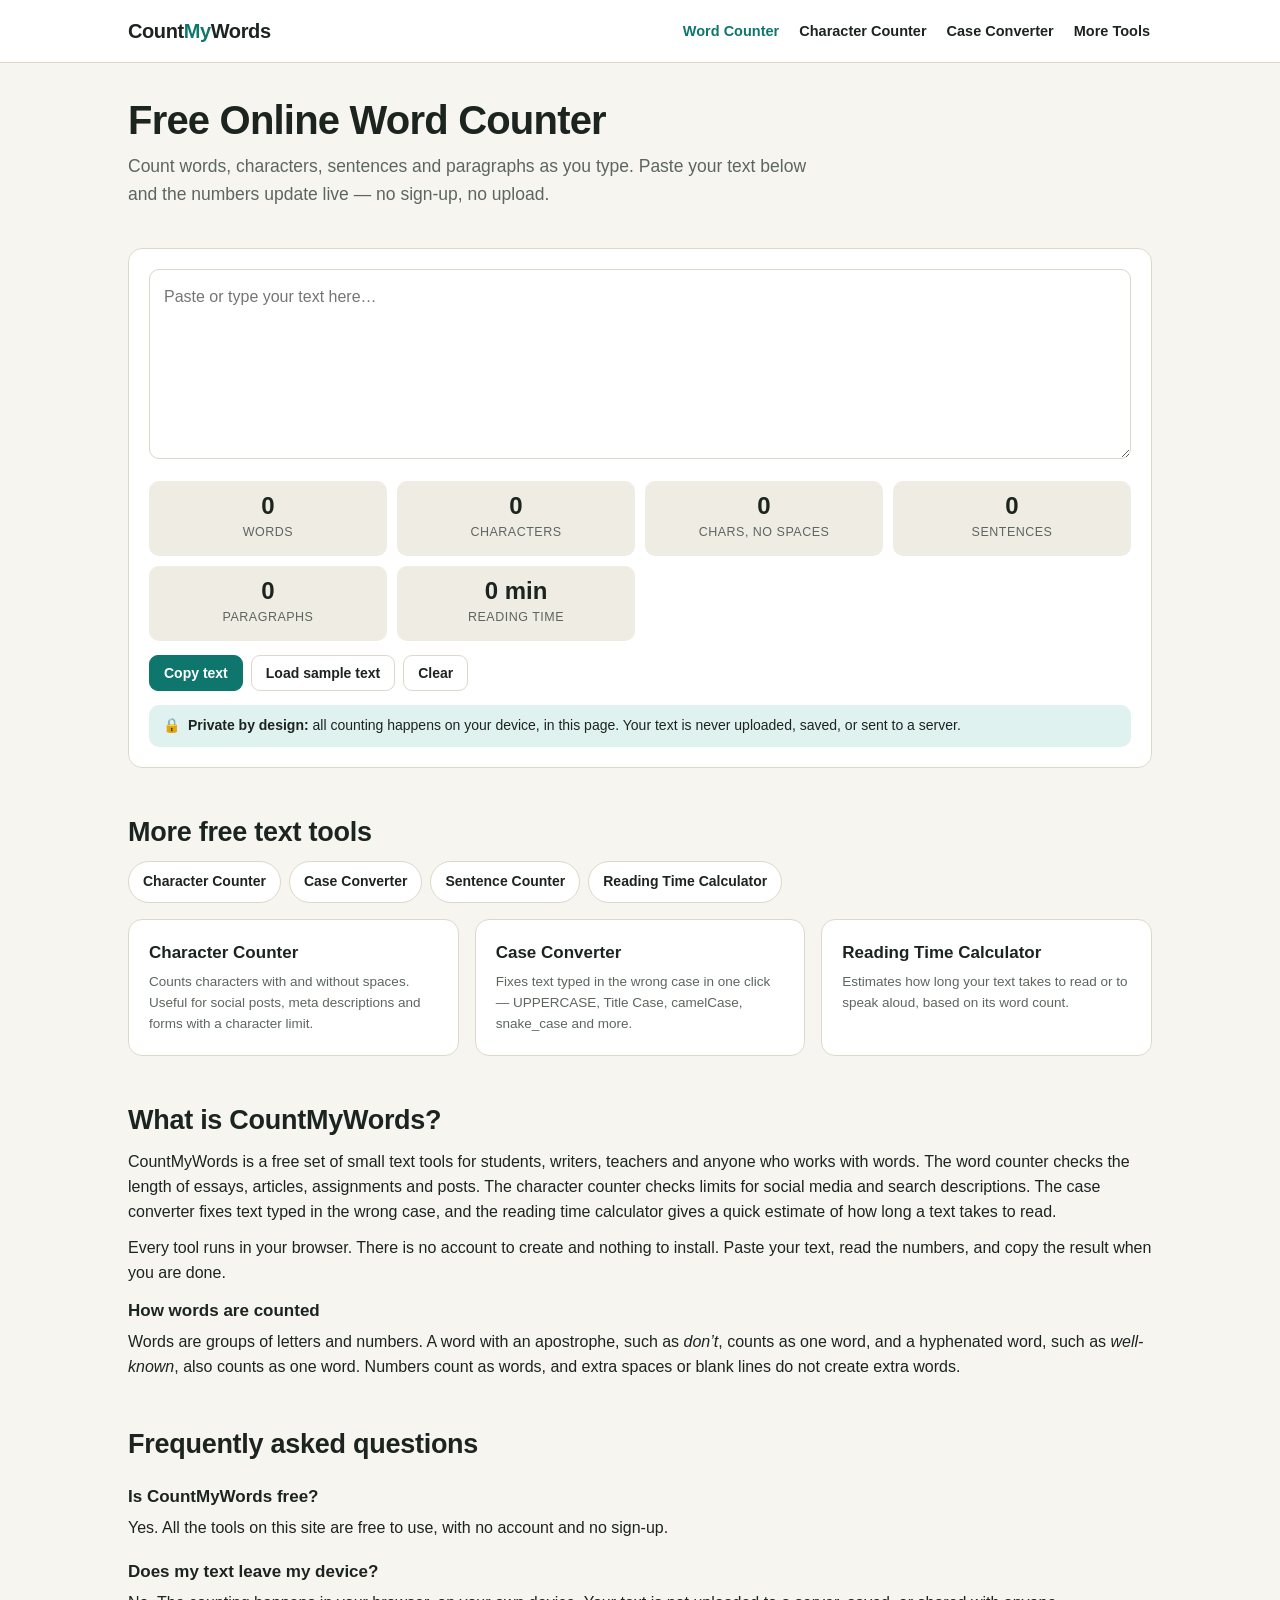
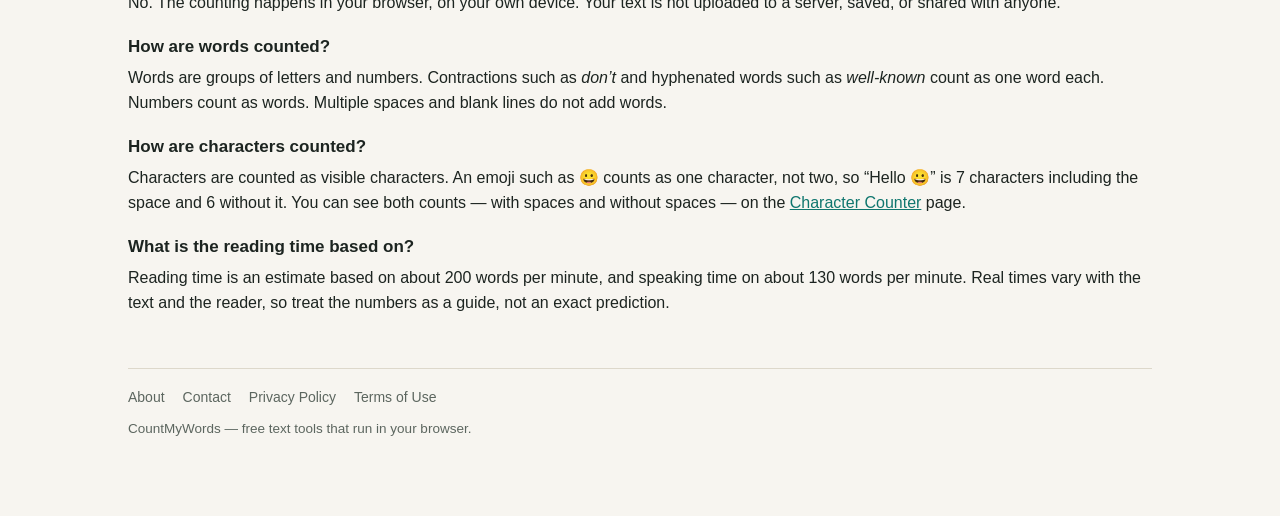
==== index.html @ 5b83f1a9 "Clean up CountMyWords: remove research notes, add 5 tool pages, fix counting, add SEO and README" ====
<!doctype html>
<html lang="en">
<head>
<meta charset="utf-8"/>
<meta name="viewport" content="width=device-width, initial-scale=1, viewport-fit=cover"/>
<meta name="color-scheme" content="light dark"/>
<link rel="icon" href="data:,"/>
<title>Free Online Word Counter — CountMyWords</title>
<meta name="description" content="Free online word counter. Count words, characters, sentences and paragraphs as you type, and check reading time. Your text never leaves your device."/>
<link rel="canonical" href="https://hayat-khan271.github.io/countmywords/"/>
<meta property="og:title" content="Free Online Word Counter — CountMyWords"/>
<meta property="og:description" content="Count words, characters, sentences and paragraphs instantly, in your browser. Free, no sign-up."/>
<meta property="og:type" content="website"/>
<meta property="og:url" content="https://hayat-khan271.github.io/countmywords/"/>
<link rel="stylesheet" href="assets/style.css"/>
</head>
<body>
<header class="site-header">
  <div class="wrap">
    <a class="logo" href="./">Count<span>My</span>Words</a>
    <nav class="main-nav" aria-label="Main navigation">
      <a href="word-counter/" aria-current="page">Word Counter</a>
      <a href="character-counter/">Character Counter</a>
      <a href="case-converter/">Case Converter</a>
      <details>
        <summary>More Tools</summary>
        <div class="menu">
          <a href="sentence-counter/">Sentence Counter</a>
          <a href="reading-time-calculator/">Reading Time Calculator</a>
        </div>
      </details>
    </nav>
  </div>
</header>
<div class="wrap">
<main data-tool="word">
  <header class="hero">
    <h1>Free Online Word Counter</h1>
    <p class="lede">Count words, characters, sentences and paragraphs as you type. Paste your text below and the numbers update live — no sign-up, no upload.</p>
  </header>

  <section aria-label="Word counter tool" style="margin-top:20px">
    <div class="card">
      <label class="sr" for="mainText">Your text</label>
      <textarea id="mainText" placeholder="Paste or type your text here…"></textarea>
      <div class="stats">
        <div class="stat"><b id="stWords">0</b><span>Words</span></div>
        <div class="stat"><b id="stChars">0</b><span>Characters</span></div>
        <div class="stat"><b id="stCharsNo">0</b><span>Chars, no spaces</span></div>
        <div class="stat"><b id="stSent">0</b><span>Sentences</span></div>
        <div class="stat"><b id="stPara">0</b><span>Paragraphs</span></div>
        <div class="stat"><b id="stRead">0 min</b><span>Reading time</span></div>
      </div>
      <div class="btnrow">
        <button class="btn primary" id="btnCopy" type="button">Copy text</button>
        <button class="btn" id="btnSample" type="button">Load sample text</button>
        <button class="btn" id="btnClear" type="button">Clear</button>
        <span class="small" id="copyMsg" role="status"></span>
      </div>
      <div class="privacy-note">
        <span aria-hidden="true">🔒</span>
        <span><strong>Private by design:</strong> all counting happens on your device, in this page. Your text is never uploaded, saved, or sent to a server.</span>
      </div>
    </div>
  </section>

  <section aria-label="Other tools">
    <h2>More free text tools</h2>
    <div class="tool-links">
      <a href="character-counter/">Character Counter</a>
      <a href="case-converter/">Case Converter</a>
      <a href="sentence-counter/">Sentence Counter</a>
      <a href="reading-time-calculator/">Reading Time Calculator</a>
    </div>
    <div class="grid3" style="margin-top:16px">
      <div class="card">
        <h3>Character Counter</h3>
        <p class="small" style="margin:0">Counts characters with and without spaces. Useful for social posts, meta descriptions and forms with a character limit.</p>
      </div>
      <div class="card">
        <h3>Case Converter</h3>
        <p class="small" style="margin:0">Fixes text typed in the wrong case in one click — UPPERCASE, Title Case, camelCase, snake_case and more.</p>
      </div>
      <div class="card">
        <h3>Reading Time Calculator</h3>
        <p class="small" style="margin:0">Estimates how long your text takes to read or to speak aloud, based on its word count.</p>
      </div>
    </div>
  </section>

  <section aria-label="About CountMyWords">
    <h2>What is CountMyWords?</h2>
    <p>CountMyWords is a free set of small text tools for students, writers, teachers and anyone who works with words. The word counter checks the length of essays, articles, assignments and posts. The character counter checks limits for social media and search descriptions. The case converter fixes text typed in the wrong case, and the reading time calculator gives a quick estimate of how long a text takes to read.</p>
    <p>Every tool runs in your browser. There is no account to create and nothing to install. Paste your text, read the numbers, and copy the result when you are done.</p>
    <h3>How words are counted</h3>
    <p>Words are groups of letters and numbers. A word with an apostrophe, such as <em>don&rsquo;t</em>, counts as one word, and a hyphenated word, such as <em>well-known</em>, also counts as one word. Numbers count as words, and extra spaces or blank lines do not create extra words.</p>
  </section>

  <section class="faq" aria-label="Frequently asked questions">
    <h2>Frequently asked questions</h2>
    <h3>Is CountMyWords free?</h3>
    <p>Yes. All the tools on this site are free to use, with no account and no sign-up.</p>
    <h3>Does my text leave my device?</h3>
    <p>No. The counting happens in your browser, on your own device. Your text is not uploaded to a server, saved, or shared with anyone.</p>
    <h3>How are words counted?</h3>
    <p>Words are groups of letters and numbers. Contractions such as <em>don&rsquo;t</em> and hyphenated words such as <em>well-known</em> count as one word each. Numbers count as words. Multiple spaces and blank lines do not add words.</p>
    <h3>How are characters counted?</h3>
    <p>Characters are counted as visible characters. An emoji such as 😀 counts as one character, not two, so &ldquo;Hello 😀&rdquo; is 7 characters including the space and 6 without it. You can see both counts — with spaces and without spaces — on the <a href="character-counter/">Character Counter</a> page.</p>
    <h3>What is the reading time based on?</h3>
    <p>Reading time is an estimate based on about 200 words per minute, and speaking time on about 130 words per minute. Real times vary with the text and the reader, so treat the numbers as a guide, not an exact prediction.</p>
  </section>
</main>

<footer class="site-footer">
  <nav aria-label="Footer">
    <a href="about/">About</a>
    <a href="contact/">Contact</a>
    <a href="privacy/">Privacy Policy</a>
    <a href="terms/">Terms of Use</a>
  </nav>
  <p class="small">CountMyWords — free text tools that run in your browser.</p>
</footer>
</div>
<script src="assets/app.js"></script>
</body>
</html>
---- assets/style.css ----
/* CountMyWords — shared styles. No external fonts or scripts. */
:root{
  --bg:#f7f5f0; --surface:#ffffff; --surface2:#efece4; --ink:#1c2420; --muted:#5c665f;
  --line:#ddd8cb; --accent:#0f766e; --accent-ink:#ffffff; --accent-soft:#e0f2ef;
  --radius:14px;
}
@media (prefers-color-scheme: dark){
  :root{
    --bg:#121613; --surface:#1a201c; --surface2:#222a25; --ink:#e8ece9; --muted:#a3ada6;
    --line:#333d36; --accent:#2dd4bf; --accent-ink:#06231f; --accent-soft:#123a36;
  }
}
*{box-sizing:border-box}
html{scroll-behavior:smooth}
body{margin:0;background:var(--bg);color:var(--ink);font-family:-apple-system,BlinkMacSystemFont,"Segoe UI",Roboto,Helvetica,Arial,sans-serif;line-height:1.55;font-size:16px}
.wrap{max-width:1060px;margin:0 auto;padding:0 18px 64px}
h1{font-size:clamp(28px,5vw,40px);line-height:1.15;margin:0 0 10px;letter-spacing:-.02em}
h2{font-size:clamp(21px,3.4vw,27px);margin:0 0 8px;letter-spacing:-.01em}
h3{font-size:17px;margin:0 0 6px}
p{margin:0 0 12px}
.small{font-size:13.5px;color:var(--muted)}
a{color:var(--accent)}
.sr{position:absolute;width:1px;height:1px;overflow:hidden;clip:rect(0 0 0 0)}

/* Header */
.site-header{background:var(--surface);border-bottom:1px solid var(--line)}
.site-header .wrap{display:flex;flex-wrap:wrap;align-items:center;gap:6px 22px;padding-top:14px;padding-bottom:14px}
.logo{font-size:20px;font-weight:800;letter-spacing:-.02em;color:var(--ink);text-decoration:none}
.logo span{color:var(--accent)}
.main-nav{display:flex;flex-wrap:wrap;align-items:center;gap:4px 16px;margin-left:auto}
.main-nav a{color:var(--ink);text-decoration:none;font-size:14.5px;font-weight:600;padding:6px 2px}
.main-nav a:hover,.main-nav a[aria-current="page"]{color:var(--accent)}
.main-nav details{position:relative}
.main-nav summary{cursor:pointer;font-size:14.5px;font-weight:600;list-style:none;padding:6px 2px}
.main-nav summary::-webkit-details-marker{display:none}
.main-nav details .menu{position:absolute;right:0;top:100%;z-index:10;min-width:220px;background:var(--surface);border:1px solid var(--line);border-radius:10px;padding:6px;box-shadow:0 8px 24px rgba(0,0,0,.12)}
.main-nav details .menu a{display:block;padding:8px 10px;border-radius:6px}
.main-nav details .menu a:hover{background:var(--surface2)}

/* Hero / tool */
header.hero{padding:34px 0 8px}
.lede{font-size:17.5px;color:var(--muted);max-width:680px}
section{margin-top:44px}
.card{background:var(--surface);border:1px solid var(--line);border-radius:var(--radius);padding:20px}
.grid2{display:grid;grid-template-columns:1fr 1fr;gap:16px}
.grid3{display:grid;grid-template-columns:repeat(3,1fr);gap:16px}
@media(max-width:760px){.grid2,.grid3{grid-template-columns:1fr}}
textarea{width:100%;min-height:190px;resize:vertical;border:1px solid var(--line);border-radius:10px;background:var(--surface);color:var(--ink);padding:14px;font-size:16px;line-height:1.6;font-family:inherit}
textarea:focus{outline:2px solid var(--accent);outline-offset:1px}
.stats{display:grid;grid-template-columns:repeat(4,1fr);gap:10px;margin:14px 0}
@media(max-width:640px){.stats{grid-template-columns:repeat(2,1fr)}}
.stat{background:var(--surface2);border-radius:10px;padding:12px 14px;text-align:center}
.stat b{display:block;font-size:24px;line-height:1.1}
.stat span{font-size:12.5px;color:var(--muted);text-transform:uppercase;letter-spacing:.04em}
.btnrow{display:flex;flex-wrap:wrap;gap:8px;margin-top:10px}
.btn{appearance:none;border:1px solid var(--line);background:var(--surface);color:var(--ink);padding:9px 14px;border-radius:9px;font-size:14px;font-weight:600;cursor:pointer}
.btn.primary{background:var(--accent);color:var(--accent-ink);border-color:var(--accent)}
.btn:active{transform:translateY(1px)}
.privacy-note{display:flex;gap:8px;align-items:flex-start;background:var(--accent-soft);border-radius:10px;padding:10px 14px;font-size:14px;margin-top:14px}
.casegrid{display:grid;grid-template-columns:repeat(3,1fr);gap:8px;margin-top:4px}
@media(max-width:640px){.casegrid{grid-template-columns:repeat(2,1fr)}}
.tool-links{display:flex;flex-wrap:wrap;gap:8px;margin:0}
.tool-links a{background:var(--surface);border:1px solid var(--line);color:var(--ink);text-decoration:none;padding:9px 14px;border-radius:999px;font-size:14px;font-weight:600}
.tool-links a:hover{border-color:var(--accent);color:var(--accent)}
.faq h3{margin-top:18px}
.faq h3:first-child{margin-top:0}
ul.plain{margin:0;padding-left:20px}
ul.plain li{margin-bottom:7px}
footer.site-footer{margin-top:52px;border-top:1px solid var(--line);padding-top:18px}
footer.site-footer nav{display:flex;flex-wrap:wrap;gap:6px 18px;margin-bottom:10px}
footer.site-footer a{color:var(--muted);text-decoration:none;font-size:14px}
footer.site-footer a:hover{color:var(--accent)}
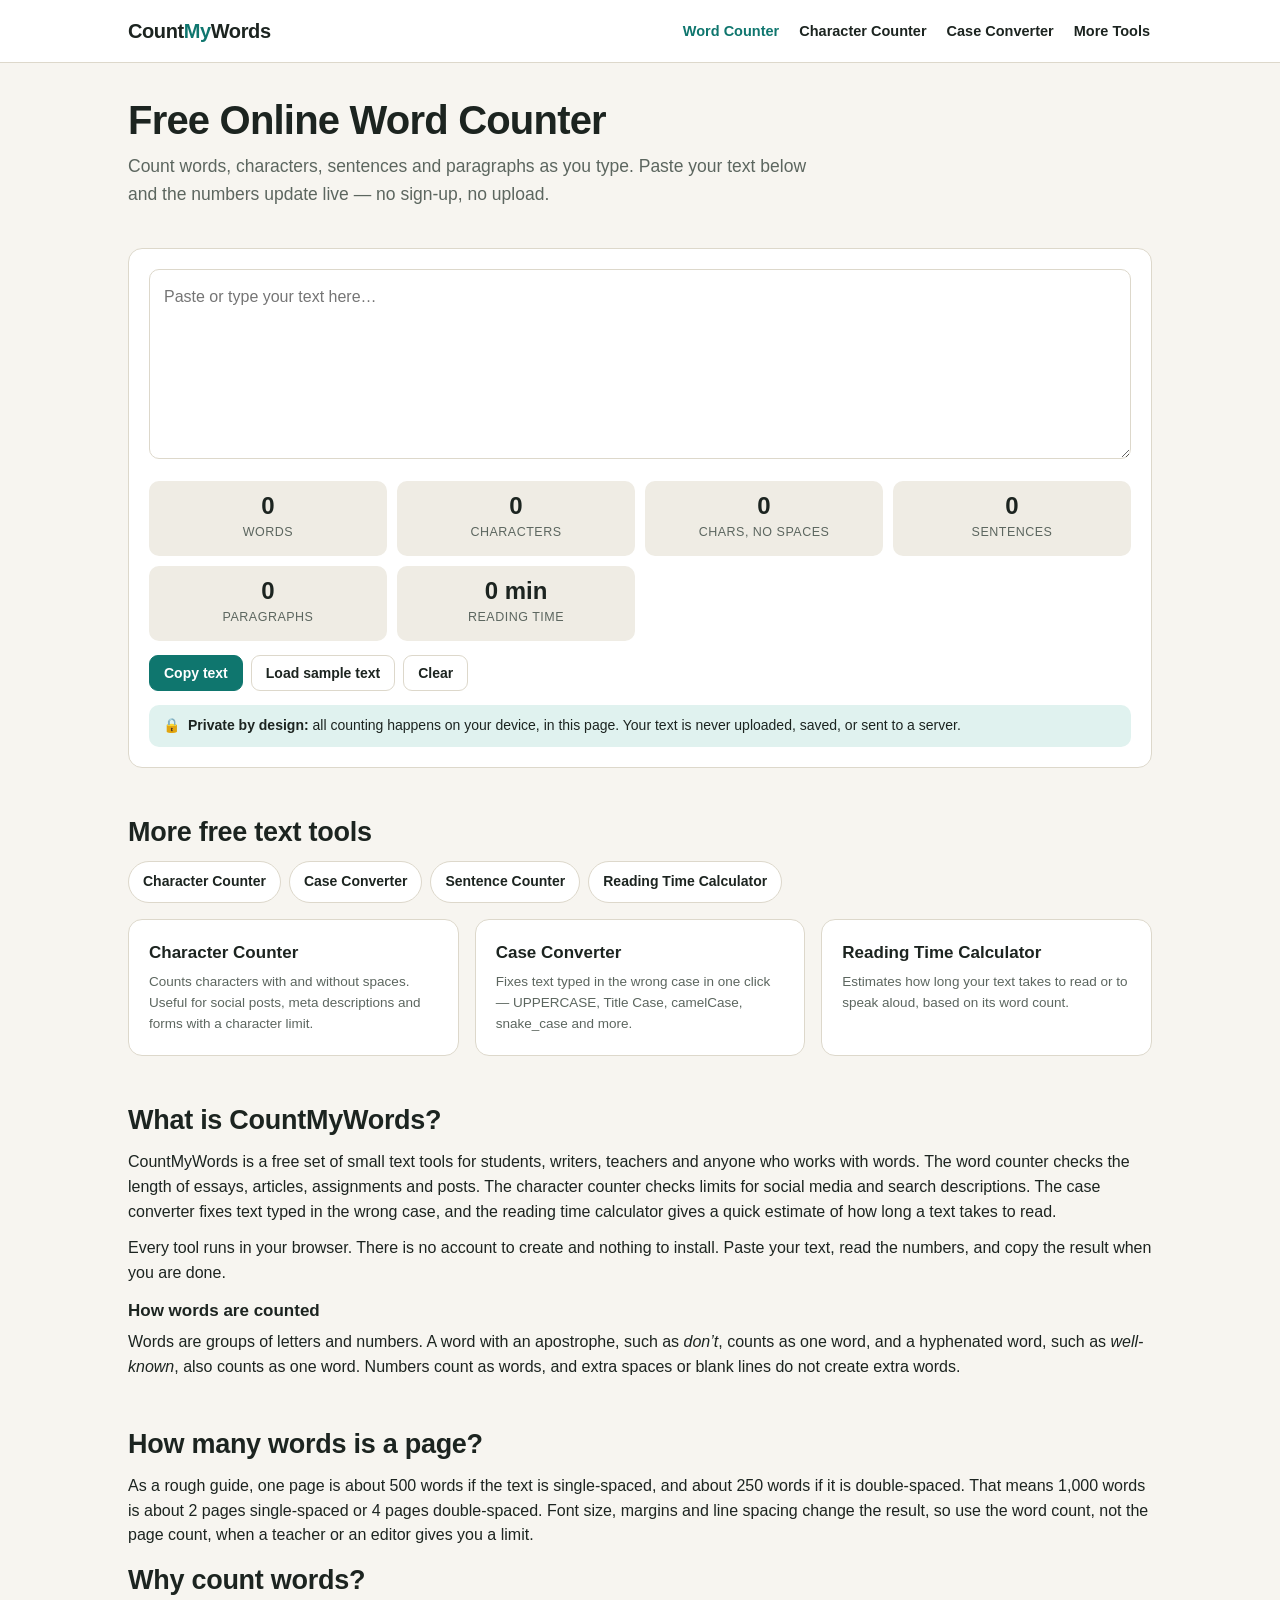
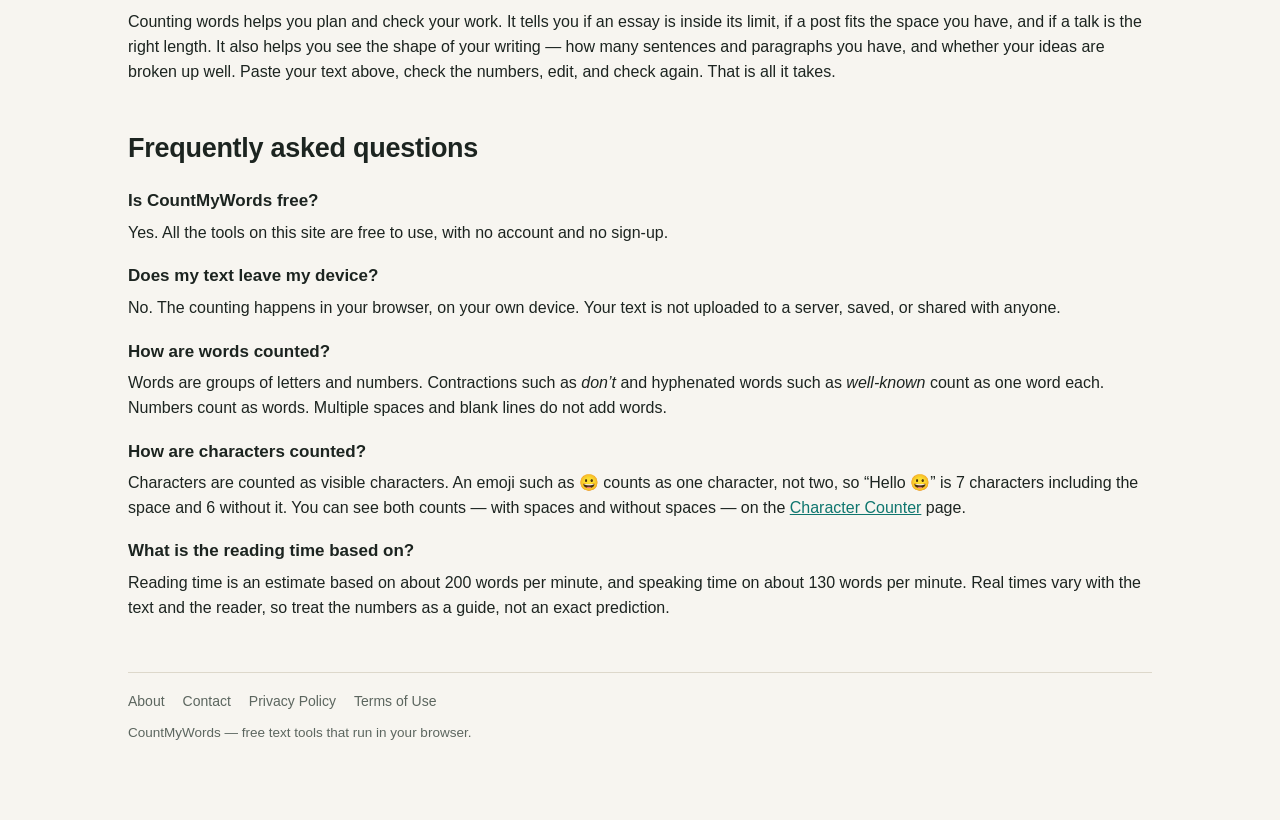
==== commit 8764b3e2: "Add SEO content: useful long-tail explanations for each tool page" ====
--- a/index.html
+++ b/index.html
@@ -7,11 +7,11 @@
 <link rel="icon" href="data:,"/>
 <title>Free Online Word Counter — CountMyWords</title>
 <meta name="description" content="Free online word counter. Count words, characters, sentences and paragraphs as you type, and check reading time. Your text never leaves your device."/>
-<link rel="canonical" href="https://hayat-khan271.github.io/countmywords/"/>
+<link rel="canonical" href="https://datawithsaqib.github.io/countmywords/"/>
 <meta property="og:title" content="Free Online Word Counter — CountMyWords"/>
 <meta property="og:description" content="Count words, characters, sentences and paragraphs instantly, in your browser. Free, no sign-up."/>
 <meta property="og:type" content="website"/>
-<meta property="og:url" content="https://hayat-khan271.github.io/countmywords/"/>
+<meta property="og:url" content="https://datawithsaqib.github.io/countmywords/"/>
 <link rel="stylesheet" href="assets/style.css"/>
 </head>
 <body>
@@ -96,6 +96,13 @@
     <p>Words are groups of letters and numbers. A word with an apostrophe, such as <em>don&rsquo;t</em>, counts as one word, and a hyphenated word, such as <em>well-known</em>, also counts as one word. Numbers count as words, and extra spaces or blank lines do not create extra words.</p>
   </section>
 
+
+  <section aria-label="How many words is a page, and why count words">
+    <h2>How many words is a page?</h2>
+    <p>As a rough guide, one page is about 500 words if the text is single-spaced, and about 250 words if it is double-spaced. That means 1,000 words is about 2 pages single-spaced or 4 pages double-spaced. Font size, margins and line spacing change the result, so use the word count, not the page count, when a teacher or an editor gives you a limit.</p>
+    <h2>Why count words?</h2>
+    <p>Counting words helps you plan and check your work. It tells you if an essay is inside its limit, if a post fits the space you have, and if a talk is the right length. It also helps you see the shape of your writing — how many sentences and paragraphs you have, and whether your ideas are broken up well. Paste your text above, check the numbers, edit, and check again. That is all it takes.</p>
+  </section>
   <section class="faq" aria-label="Frequently asked questions">
     <h2>Frequently asked questions</h2>
     <h3>Is CountMyWords free?</h3>
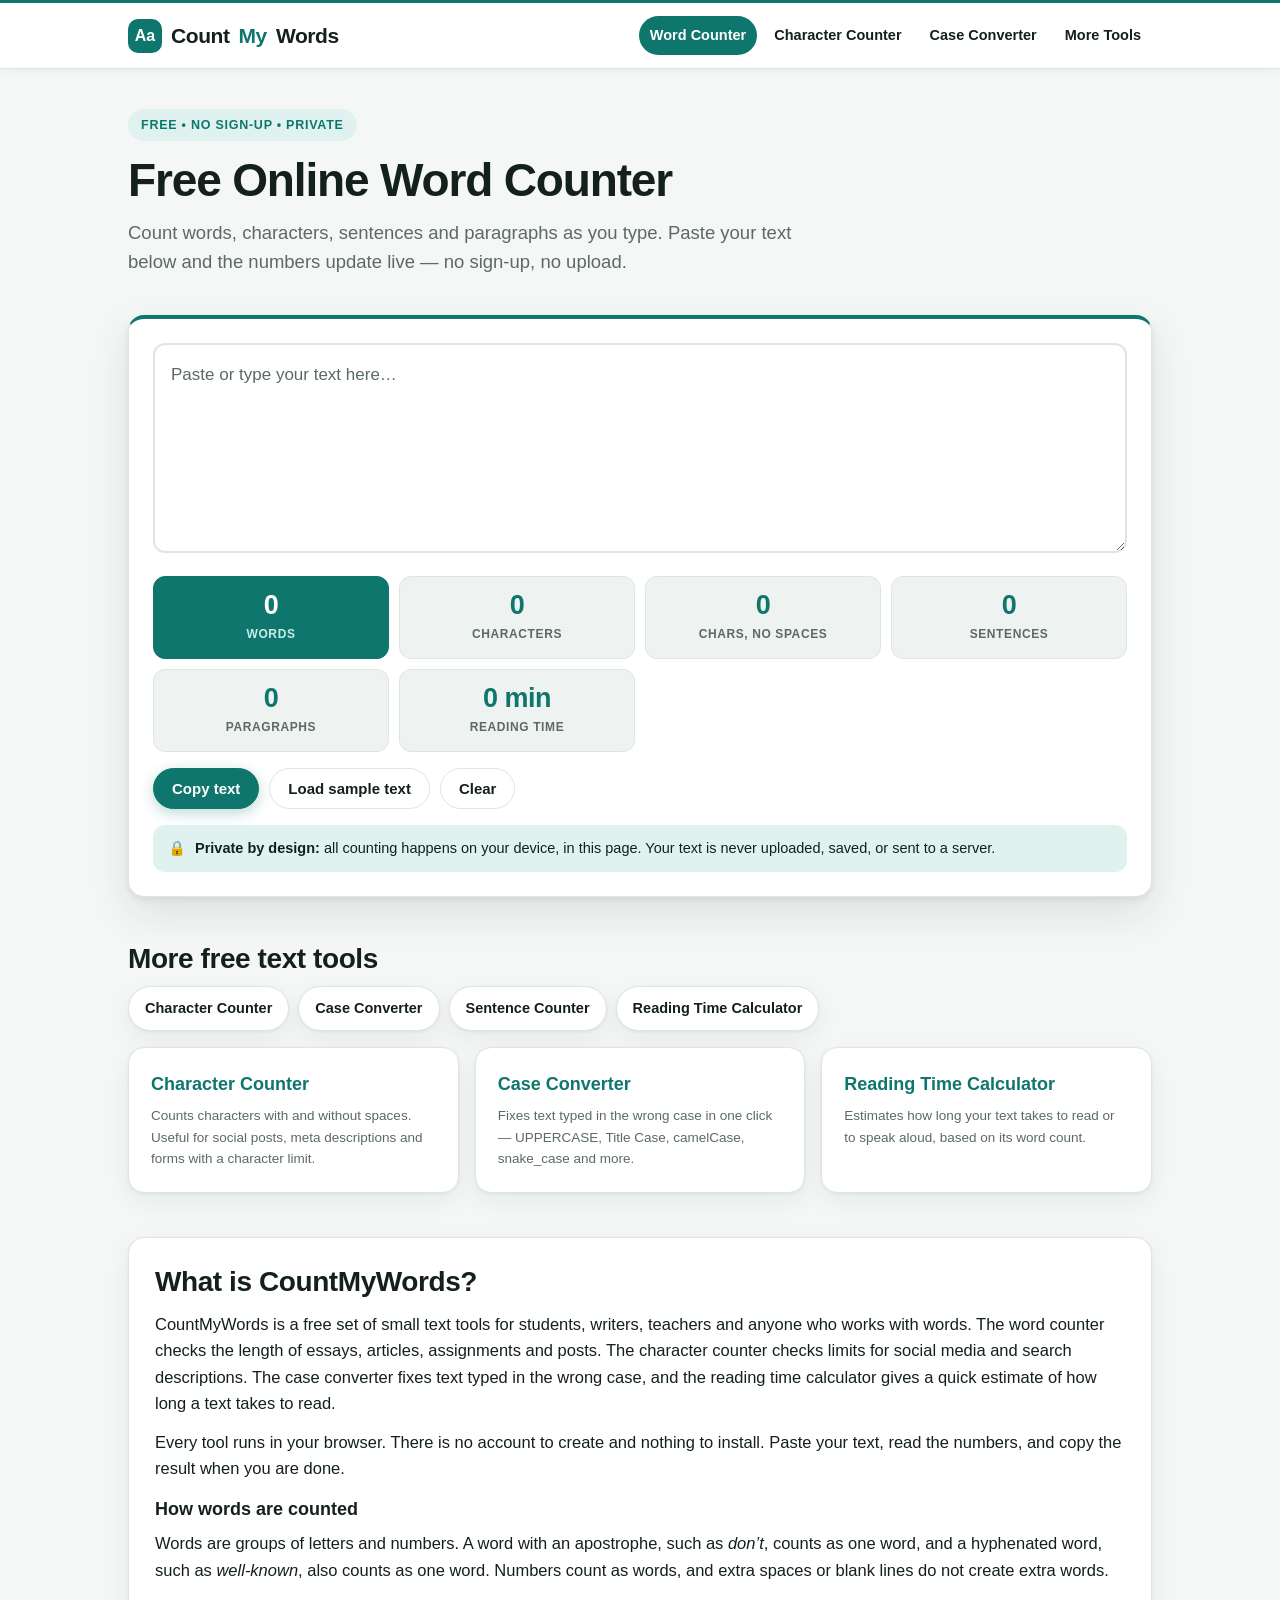
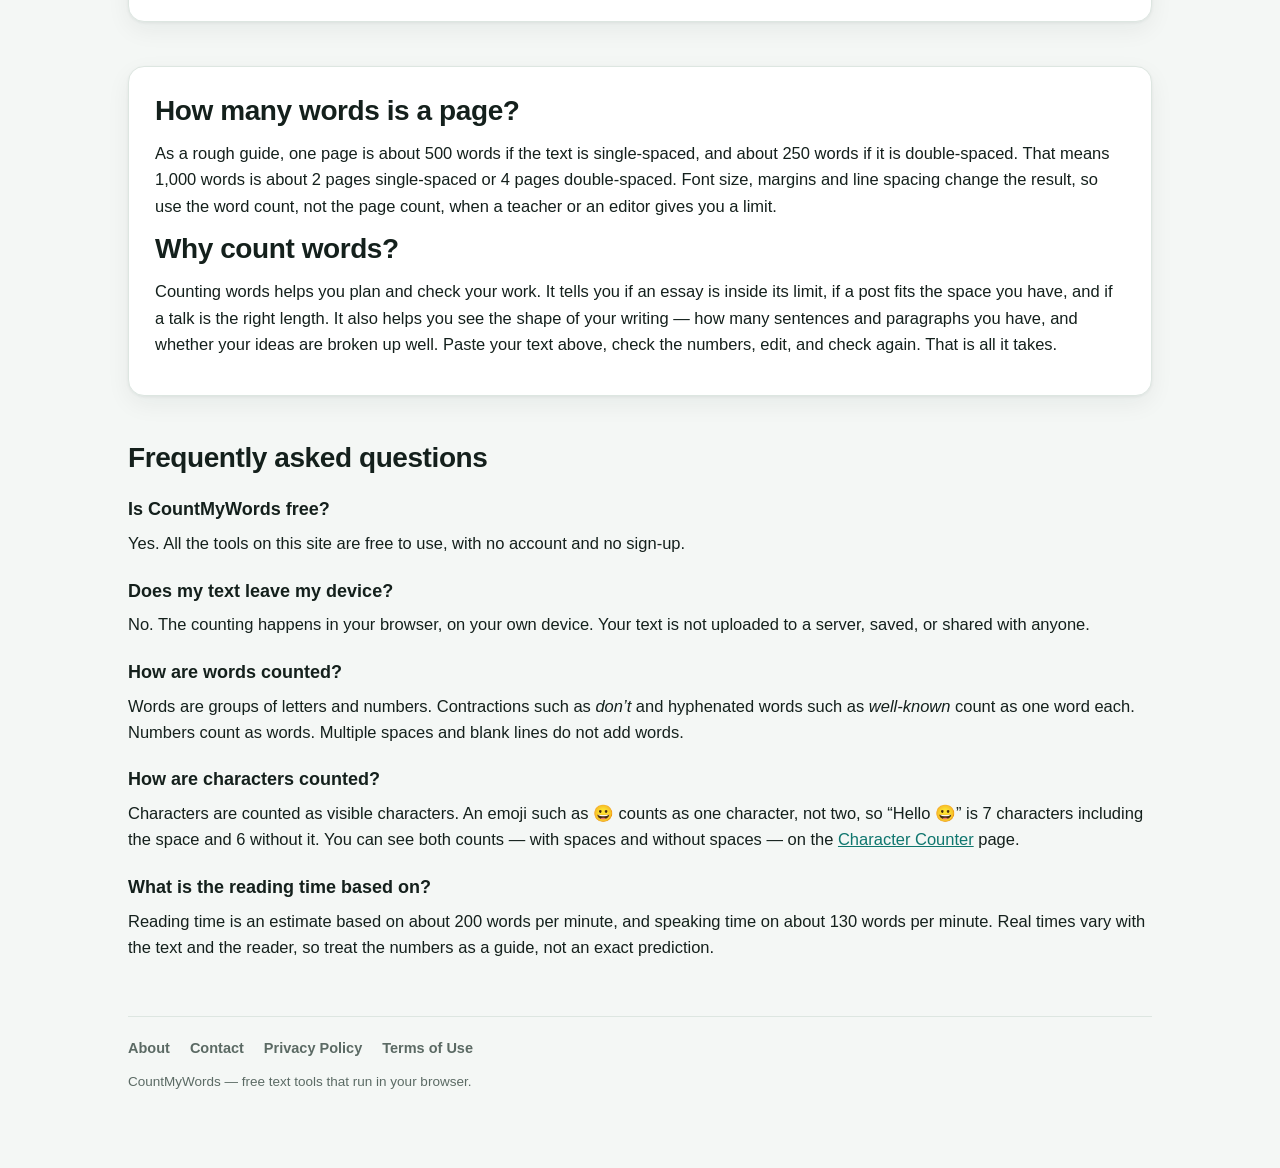
==== commit 4cab8734: "Redesign CountMyWords template: cleaner, eye-catching, mobile-first" ====
--- a/index.html
+++ b/index.html
@@ -40,7 +40,7 @@
   </header>
 
   <section aria-label="Word counter tool" style="margin-top:20px">
-    <div class="card">
+    <div class="card tool-card">
       <label class="sr" for="mainText">Your text</label>
       <textarea id="mainText" placeholder="Paste or type your text here…"></textarea>
       <div class="stats">
@@ -88,7 +88,7 @@
     </div>
   </section>
 
-  <section aria-label="About CountMyWords">
+  <section class="info-card" aria-label="About CountMyWords">
     <h2>What is CountMyWords?</h2>
     <p>CountMyWords is a free set of small text tools for students, writers, teachers and anyone who works with words. The word counter checks the length of essays, articles, assignments and posts. The character counter checks limits for social media and search descriptions. The case converter fixes text typed in the wrong case, and the reading time calculator gives a quick estimate of how long a text takes to read.</p>
     <p>Every tool runs in your browser. There is no account to create and nothing to install. Paste your text, read the numbers, and copy the result when you are done.</p>
@@ -97,7 +97,7 @@
   </section>
 
 
-  <section aria-label="How many words is a page, and why count words">
+  <section class="info-card" aria-label="How many words is a page, and why count words">
     <h2>How many words is a page?</h2>
     <p>As a rough guide, one page is about 500 words if the text is single-spaced, and about 250 words if it is double-spaced. That means 1,000 words is about 2 pages single-spaced or 4 pages double-spaced. Font size, margins and line spacing change the result, so use the word count, not the page count, when a teacher or an editor gives you a limit.</p>
     <h2>Why count words?</h2>
--- a/assets/style.css
+++ b/assets/style.css
@@ -1,72 +1,116 @@
 /* CountMyWords — shared styles. No external fonts or scripts. */
 :root{
-  --bg:#f7f5f0; --surface:#ffffff; --surface2:#efece4; --ink:#1c2420; --muted:#5c665f;
-  --line:#ddd8cb; --accent:#0f766e; --accent-ink:#ffffff; --accent-soft:#e0f2ef;
-  --radius:14px;
+  --bg:#f4f7f5; --surface:#ffffff; --surface2:#eef3f1; --ink:#14201c; --muted:#5b6a64;
+  --line:#dde6e1; --accent:#0f766e; --accent-dark:#0b5e57; --accent-ink:#ffffff;
+  --accent-soft:#e0f2ef; --accent-tint:#f0faf8;
+  --radius:16px; --radius-sm:12px;
+  --shadow:0 1px 3px rgba(20,32,28,.06),0 8px 24px rgba(20,32,28,.06);
+  --shadow-lg:0 2px 6px rgba(20,32,28,.08),0 16px 40px rgba(20,32,28,.10);
 }
 @media (prefers-color-scheme: dark){
   :root{
-    --bg:#121613; --surface:#1a201c; --surface2:#222a25; --ink:#e8ece9; --muted:#a3ada6;
-    --line:#333d36; --accent:#2dd4bf; --accent-ink:#06231f; --accent-soft:#123a36;
+    --bg:#101614; --surface:#1a211e; --surface2:#222c27; --ink:#e9efec; --muted:#a6b3ac;
+    --line:#313d37; --accent:#2dd4bf; --accent-dark:#5eead4; --accent-ink:#06231f;
+    --accent-soft:#123a36; --accent-tint:#142522;
+    --shadow:0 1px 3px rgba(0,0,0,.3),0 8px 24px rgba(0,0,0,.3);
+    --shadow-lg:0 2px 6px rgba(0,0,0,.35),0 16px 40px rgba(0,0,0,.4);
   }
 }
 *{box-sizing:border-box}
 html{scroll-behavior:smooth}
-body{margin:0;background:var(--bg);color:var(--ink);font-family:-apple-system,BlinkMacSystemFont,"Segoe UI",Roboto,Helvetica,Arial,sans-serif;line-height:1.55;font-size:16px}
+body{margin:0;background:var(--bg);color:var(--ink);font-family:-apple-system,BlinkMacSystemFont,"Segoe UI",Roboto,Helvetica,Arial,sans-serif;line-height:1.6;font-size:16.5px}
 .wrap{max-width:1060px;margin:0 auto;padding:0 18px 64px}
-h1{font-size:clamp(28px,5vw,40px);line-height:1.15;margin:0 0 10px;letter-spacing:-.02em}
-h2{font-size:clamp(21px,3.4vw,27px);margin:0 0 8px;letter-spacing:-.01em}
-h3{font-size:17px;margin:0 0 6px}
+h1{font-size:clamp(32px,5.5vw,46px);line-height:1.1;margin:0 0 12px;letter-spacing:-.025em;font-weight:800}
+h2{font-size:clamp(22px,3.4vw,28px);line-height:1.25;margin:0 0 10px;letter-spacing:-.015em;font-weight:750}
+h3{font-size:18px;margin:0 0 6px;font-weight:700}
 p{margin:0 0 12px}
 .small{font-size:13.5px;color:var(--muted)}
 a{color:var(--accent)}
+a:hover{color:var(--accent-dark)}
 .sr{position:absolute;width:1px;height:1px;overflow:hidden;clip:rect(0 0 0 0)}
 
-/* Header */
-.site-header{background:var(--surface);border-bottom:1px solid var(--line)}
-.site-header .wrap{display:flex;flex-wrap:wrap;align-items:center;gap:6px 22px;padding-top:14px;padding-bottom:14px}
-.logo{font-size:20px;font-weight:800;letter-spacing:-.02em;color:var(--ink);text-decoration:none}
+/* Header — sticky, with a teal top edge */
+.site-header{position:sticky;top:0;z-index:20;background:var(--surface);border-top:3px solid var(--accent);border-bottom:1px solid var(--line);box-shadow:0 1px 10px rgba(20,32,28,.06)}
+.site-header .wrap{display:flex;flex-wrap:wrap;align-items:center;gap:6px 22px;padding-top:13px;padding-bottom:13px}
+.logo{display:inline-flex;align-items:center;gap:9px;font-size:21px;font-weight:800;letter-spacing:-.02em;color:var(--ink);text-decoration:none}
+.logo::before{content:"Aa";display:inline-grid;place-items:center;width:34px;height:34px;border-radius:10px;background:var(--accent);color:var(--accent-ink);font-size:16px;font-weight:800;letter-spacing:0;flex:none}
 .logo span{color:var(--accent)}
-.main-nav{display:flex;flex-wrap:wrap;align-items:center;gap:4px 16px;margin-left:auto}
-.main-nav a{color:var(--ink);text-decoration:none;font-size:14.5px;font-weight:600;padding:6px 2px}
-.main-nav a:hover,.main-nav a[aria-current="page"]{color:var(--accent)}
+.main-nav{display:flex;flex-wrap:wrap;align-items:center;gap:2px 6px;margin-left:auto}
+.main-nav a{color:var(--ink);text-decoration:none;font-size:14.5px;font-weight:600;padding:8px 11px;border-radius:999px}
+.main-nav a:hover{background:var(--accent-soft);color:var(--accent)}
+.main-nav a[aria-current="page"]{background:var(--accent);color:var(--accent-ink)}
 .main-nav details{position:relative}
-.main-nav summary{cursor:pointer;font-size:14.5px;font-weight:600;list-style:none;padding:6px 2px}
+.main-nav summary{cursor:pointer;font-size:14.5px;font-weight:600;list-style:none;padding:8px 11px;border-radius:999px}
+.main-nav summary:hover{background:var(--accent-soft);color:var(--accent)}
 .main-nav summary::-webkit-details-marker{display:none}
-.main-nav details .menu{position:absolute;right:0;top:100%;z-index:10;min-width:220px;background:var(--surface);border:1px solid var(--line);border-radius:10px;padding:6px;box-shadow:0 8px 24px rgba(0,0,0,.12)}
-.main-nav details .menu a{display:block;padding:8px 10px;border-radius:6px}
+.main-nav details .menu{position:absolute;right:0;top:calc(100% + 6px);z-index:10;min-width:230px;background:var(--surface);border:1px solid var(--line);border-radius:12px;padding:6px;box-shadow:var(--shadow-lg)}
+.main-nav details .menu a{display:block;padding:9px 11px;border-radius:8px}
 .main-nav details .menu a:hover{background:var(--surface2)}
 
 /* Hero / tool */
-header.hero{padding:34px 0 8px}
-.lede{font-size:17.5px;color:var(--muted);max-width:680px}
+header.hero{padding:40px 0 6px}
+header.hero::before{content:"Free  •  No sign-up  •  Private";display:inline-block;margin-bottom:14px;padding:6px 13px;border-radius:999px;background:var(--accent-soft);color:var(--accent);font-size:12.5px;font-weight:700;letter-spacing:.06em;text-transform:uppercase}
+.lede{font-size:18.5px;color:var(--muted);max-width:700px}
 section{margin-top:44px}
-.card{background:var(--surface);border:1px solid var(--line);border-radius:var(--radius);padding:20px}
+.card{background:var(--surface);border:1px solid var(--line);border-radius:var(--radius);padding:22px;box-shadow:var(--shadow)}
 .grid2{display:grid;grid-template-columns:1fr 1fr;gap:16px}
 .grid3{display:grid;grid-template-columns:repeat(3,1fr);gap:16px}
 @media(max-width:760px){.grid2,.grid3{grid-template-columns:1fr}}
-textarea{width:100%;min-height:190px;resize:vertical;border:1px solid var(--line);border-radius:10px;background:var(--surface);color:var(--ink);padding:14px;font-size:16px;line-height:1.6;font-family:inherit}
-textarea:focus{outline:2px solid var(--accent);outline-offset:1px}
-.stats{display:grid;grid-template-columns:repeat(4,1fr);gap:10px;margin:14px 0}
+/* The tool itself: the star of the page */
+.tool-card{padding:24px;border:1px solid var(--line);border-top:4px solid var(--accent);box-shadow:var(--shadow-lg)}
+textarea{width:100%;min-height:210px;resize:vertical;border:2px solid var(--line);border-radius:var(--radius-sm);background:var(--surface);color:var(--ink);padding:16px;font-size:17px;line-height:1.65;font-family:inherit}
+textarea:focus{outline:none;border-color:var(--accent);box-shadow:0 0 0 4px var(--accent-soft)}
+textarea::placeholder{color:var(--muted)}
+.stats{display:grid;grid-template-columns:repeat(4,1fr);gap:10px;margin:16px 0}
 @media(max-width:640px){.stats{grid-template-columns:repeat(2,1fr)}}
-.stat{background:var(--surface2);border-radius:10px;padding:12px 14px;text-align:center}
-.stat b{display:block;font-size:24px;line-height:1.1}
-.stat span{font-size:12.5px;color:var(--muted);text-transform:uppercase;letter-spacing:.04em}
-.btnrow{display:flex;flex-wrap:wrap;gap:8px;margin-top:10px}
-.btn{appearance:none;border:1px solid var(--line);background:var(--surface);color:var(--ink);padding:9px 14px;border-radius:9px;font-size:14px;font-weight:600;cursor:pointer}
-.btn.primary{background:var(--accent);color:var(--accent-ink);border-color:var(--accent)}
-.btn:active{transform:translateY(1px)}
-.privacy-note{display:flex;gap:8px;align-items:flex-start;background:var(--accent-soft);border-radius:10px;padding:10px 14px;font-size:14px;margin-top:14px}
-.casegrid{display:grid;grid-template-columns:repeat(3,1fr);gap:8px;margin-top:4px}
+.stat{background:var(--surface2);border:1px solid var(--line);border-radius:var(--radius-sm);padding:14px 10px;text-align:center}
+.stat b{display:block;font-size:27px;line-height:1.1;color:var(--accent);font-weight:800;letter-spacing:-.02em}
+.stat span{display:block;margin-top:4px;font-size:12px;color:var(--muted);text-transform:uppercase;letter-spacing:.05em;font-weight:600}
+.stat:first-child{background:var(--accent);border-color:var(--accent)}
+.stat:first-child b{color:#ffffff}
+.stat:first-child span{color:#c8ece7}
+.btnrow{display:flex;flex-wrap:wrap;gap:10px;margin-top:12px;align-items:center}
+.btn{appearance:none;border:1.5px solid var(--line);background:var(--surface);color:var(--ink);padding:11px 18px;border-radius:999px;font-size:15px;font-weight:700;cursor:pointer;transition:background .15s,border-color .15s,color .15s,transform .15s,box-shadow .15s}
+.btn:hover{border-color:var(--accent);color:var(--accent);transform:translateY(-1px);box-shadow:0 4px 12px rgba(15,118,110,.15)}
+.btn:focus-visible{outline:2px solid var(--accent);outline-offset:2px}
+.btn.primary{background:var(--accent);color:var(--accent-ink);border-color:var(--accent);box-shadow:0 4px 14px rgba(15,118,110,.28)}
+.btn.primary:hover{background:var(--accent-dark);border-color:var(--accent-dark);color:var(--accent-ink)}
+.btn:active{transform:translateY(0)}
+.privacy-note{display:flex;gap:9px;align-items:flex-start;background:var(--accent-soft);border-radius:var(--radius-sm);padding:12px 15px;font-size:14.5px;margin-top:16px}
+.casegrid{display:grid;grid-template-columns:repeat(3,1fr);gap:9px;margin-top:4px}
 @media(max-width:640px){.casegrid{grid-template-columns:repeat(2,1fr)}}
-.tool-links{display:flex;flex-wrap:wrap;gap:8px;margin:0}
-.tool-links a{background:var(--surface);border:1px solid var(--line);color:var(--ink);text-decoration:none;padding:9px 14px;border-radius:999px;font-size:14px;font-weight:600}
-.tool-links a:hover{border-color:var(--accent);color:var(--accent)}
-.faq h3{margin-top:18px}
+.casegrid .btn{border-radius:var(--radius-sm);padding:11px 10px}
+.tool-links{display:flex;flex-wrap:wrap;gap:9px;margin:0}
+.tool-links a{background:var(--surface);border:1.5px solid var(--line);color:var(--ink);text-decoration:none;padding:10px 16px;border-radius:999px;font-size:14.5px;font-weight:700;box-shadow:var(--shadow);transition:border-color .15s,color .15s,transform .15s}
+.tool-links a:hover{border-color:var(--accent);color:var(--accent);transform:translateY(-1px)}
+/* Info / SEO sections: white cards, generous breathing room */
+.info-card{background:var(--surface);border:1px solid var(--line);border-radius:var(--radius);padding:26px;box-shadow:var(--shadow)}
+.info-card h2{margin-bottom:12px}
+.info-card h3{margin-top:22px}
+.info-card h3:first-of-type{margin-top:14px}
+.faq h3{margin-top:20px}
 .faq h3:first-child{margin-top:0}
 ul.plain{margin:0;padding-left:20px}
-ul.plain li{margin-bottom:7px}
-footer.site-footer{margin-top:52px;border-top:1px solid var(--line);padding-top:18px}
-footer.site-footer nav{display:flex;flex-wrap:wrap;gap:6px 18px;margin-bottom:10px}
-footer.site-footer a{color:var(--muted);text-decoration:none;font-size:14px}
+ul.plain li{margin-bottom:8px}
+/* Homepage feature cards */
+.grid3 .card{transition:transform .15s,box-shadow .15s}
+.grid3 .card:hover{transform:translateY(-3px);box-shadow:var(--shadow-lg)}
+.grid3 .card h3{color:var(--accent)}
+footer.site-footer{margin-top:56px;border-top:1px solid var(--line);padding-top:20px}
+footer.site-footer nav{display:flex;flex-wrap:wrap;gap:6px 20px;margin-bottom:10px}
+footer.site-footer a{color:var(--muted);text-decoration:none;font-size:14.5px;font-weight:600}
 footer.site-footer a:hover{color:var(--accent)}
+@media(max-width:640px){
+  body{font-size:16px}
+  .wrap{padding-left:15px;padding-right:15px}
+  header.hero{padding-top:28px}
+  .tool-card{padding:18px}
+  .info-card{padding:20px}
+  .main-nav{margin-left:0;flex-wrap:nowrap;overflow-x:auto;max-width:100%;padding-bottom:2px}
+  .main-nav a,.main-nav summary{white-space:nowrap}
+  .btn{padding:11px 16px}
+}
+@media (prefers-reduced-motion: reduce){
+  html{scroll-behavior:auto}
+  *{transition:none !important}
+}
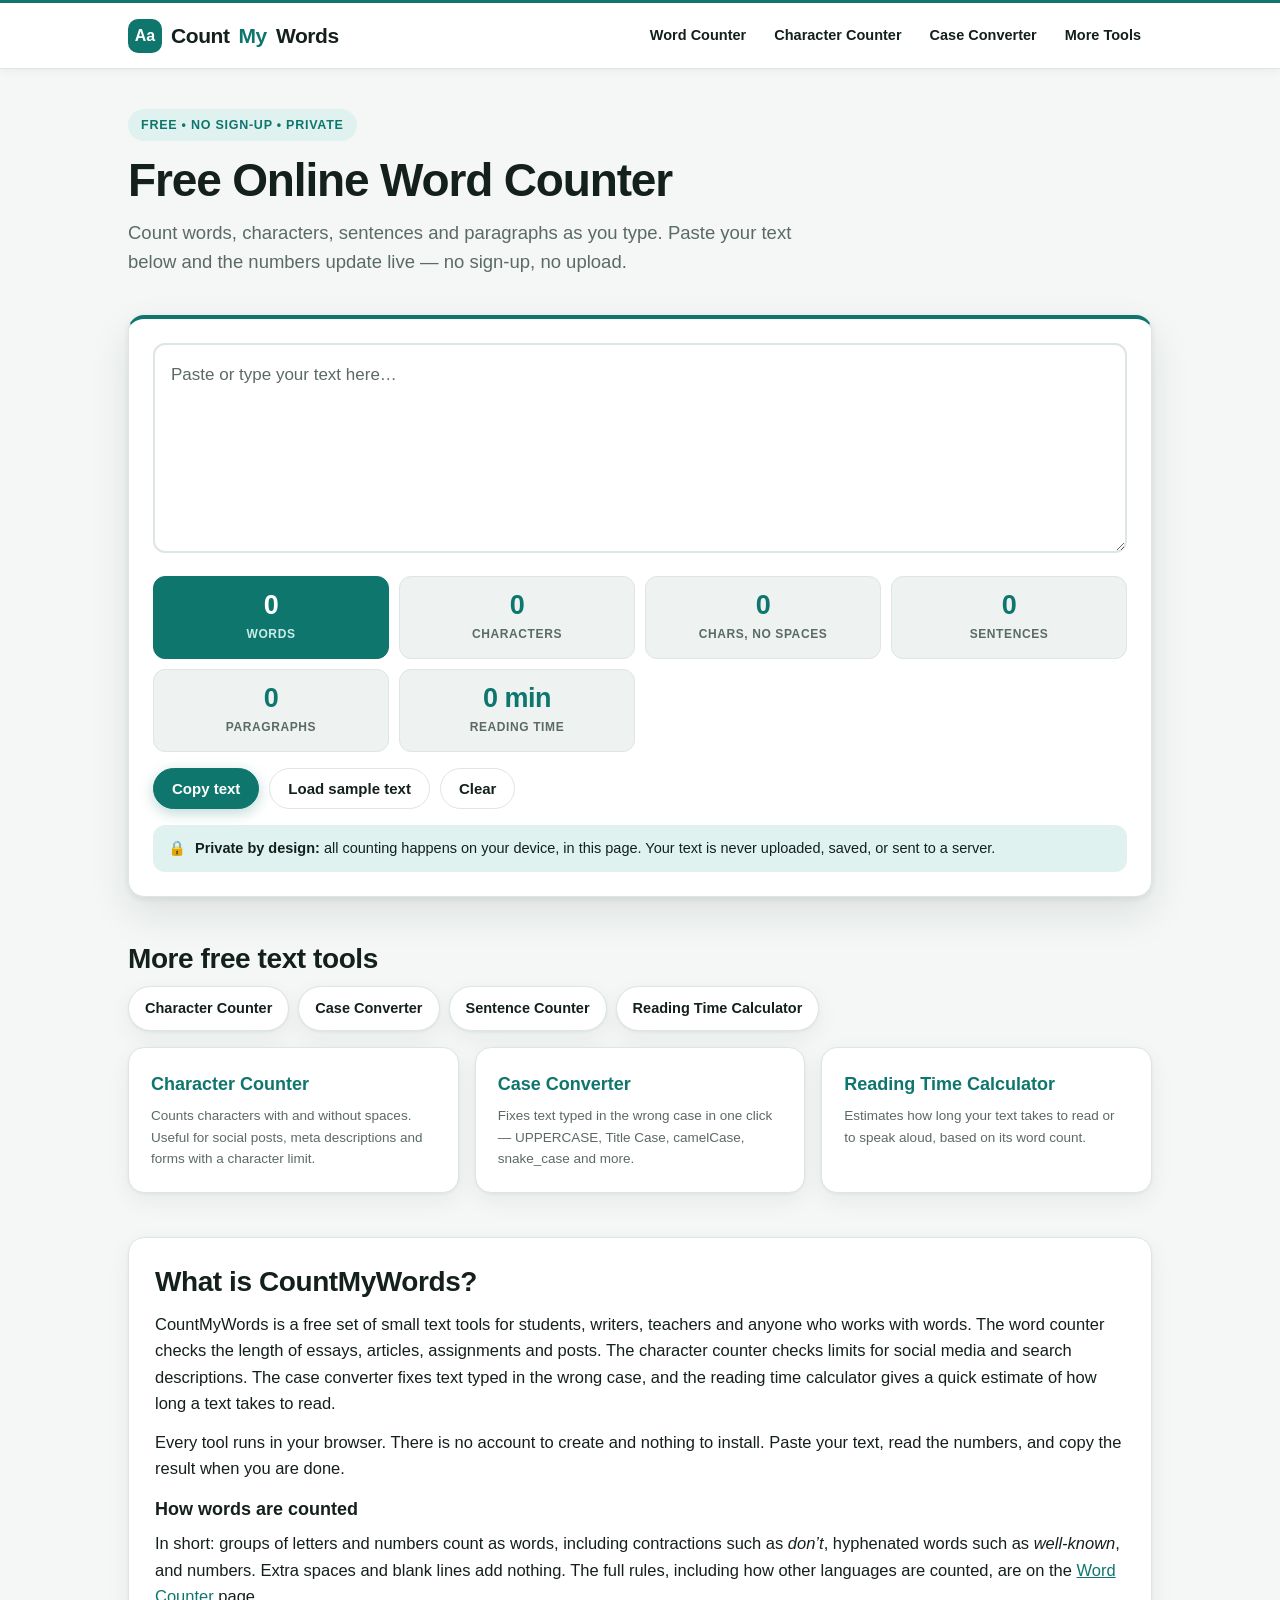
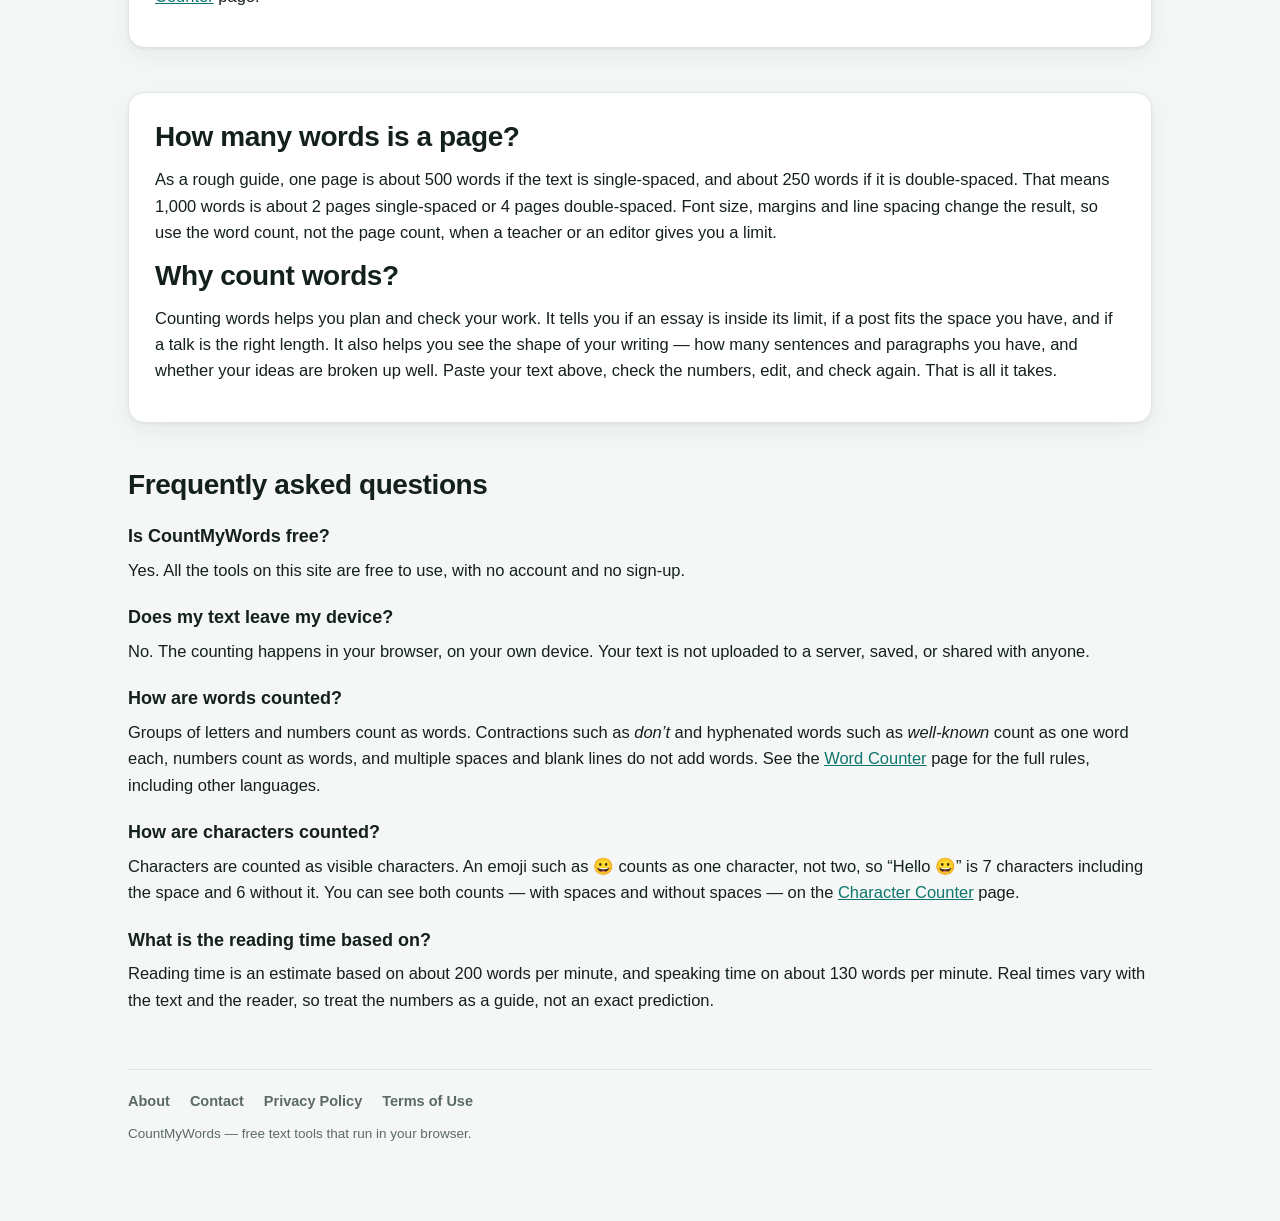
==== commit b1019352: "Final quality fixes: grapheme and Segmenter word counting, case and sentence fixes, reading speed ch" ====
--- a/index.html
+++ b/index.html
@@ -19,7 +19,7 @@
   <div class="wrap">
     <a class="logo" href="./">Count<span>My</span>Words</a>
     <nav class="main-nav" aria-label="Main navigation">
-      <a href="word-counter/" aria-current="page">Word Counter</a>
+      <a href="word-counter/">Word Counter</a>
       <a href="character-counter/">Character Counter</a>
       <a href="case-converter/">Case Converter</a>
       <details>
@@ -93,7 +93,7 @@
     <p>CountMyWords is a free set of small text tools for students, writers, teachers and anyone who works with words. The word counter checks the length of essays, articles, assignments and posts. The character counter checks limits for social media and search descriptions. The case converter fixes text typed in the wrong case, and the reading time calculator gives a quick estimate of how long a text takes to read.</p>
     <p>Every tool runs in your browser. There is no account to create and nothing to install. Paste your text, read the numbers, and copy the result when you are done.</p>
     <h3>How words are counted</h3>
-    <p>Words are groups of letters and numbers. A word with an apostrophe, such as <em>don&rsquo;t</em>, counts as one word, and a hyphenated word, such as <em>well-known</em>, also counts as one word. Numbers count as words, and extra spaces or blank lines do not create extra words.</p>
+    <p>In short: groups of letters and numbers count as words, including contractions such as <em>don&rsquo;t</em>, hyphenated words such as <em>well-known</em>, and numbers. Extra spaces and blank lines add nothing. The full rules, including how other languages are counted, are on the <a href="word-counter/">Word Counter</a> page.</p>
   </section>
 
 
@@ -110,7 +110,7 @@
     <h3>Does my text leave my device?</h3>
     <p>No. The counting happens in your browser, on your own device. Your text is not uploaded to a server, saved, or shared with anyone.</p>
     <h3>How are words counted?</h3>
-    <p>Words are groups of letters and numbers. Contractions such as <em>don&rsquo;t</em> and hyphenated words such as <em>well-known</em> count as one word each. Numbers count as words. Multiple spaces and blank lines do not add words.</p>
+    <p>Groups of letters and numbers count as words. Contractions such as <em>don&rsquo;t</em> and hyphenated words such as <em>well-known</em> count as one word each, numbers count as words, and multiple spaces and blank lines do not add words. See the <a href="word-counter/">Word Counter</a> page for the full rules, including other languages.</p>
     <h3>How are characters counted?</h3>
     <p>Characters are counted as visible characters. An emoji such as 😀 counts as one character, not two, so &ldquo;Hello 😀&rdquo; is 7 characters including the space and 6 without it. You can see both counts — with spaces and without spaces — on the <a href="character-counter/">Character Counter</a> page.</p>
     <h3>What is the reading time based on?</h3>
--- a/assets/style.css
+++ b/assets/style.css
@@ -76,6 +76,9 @@
 .btn.primary{background:var(--accent);color:var(--accent-ink);border-color:var(--accent);box-shadow:0 4px 14px rgba(15,118,110,.28)}
 .btn.primary:hover{background:var(--accent-dark);border-color:var(--accent-dark);color:var(--accent-ink)}
 .btn:active{transform:translateY(0)}
+.speed-row{display:flex;flex-wrap:wrap;align-items:center;gap:10px;margin:14px 0 4px;font-size:15px}
+.speed-row select{appearance:none;border:2px solid var(--line);border-radius:var(--radius-sm);background:var(--surface);color:var(--ink);padding:9px 12px;font-size:15px;font-family:inherit;cursor:pointer}
+.speed-row select:focus{outline:none;border-color:var(--accent);box-shadow:0 0 0 4px var(--accent-soft)}
 .privacy-note{display:flex;gap:9px;align-items:flex-start;background:var(--accent-soft);border-radius:var(--radius-sm);padding:12px 15px;font-size:14.5px;margin-top:16px}
 .casegrid{display:grid;grid-template-columns:repeat(3,1fr);gap:9px;margin-top:4px}
 @media(max-width:640px){.casegrid{grid-template-columns:repeat(2,1fr)}}
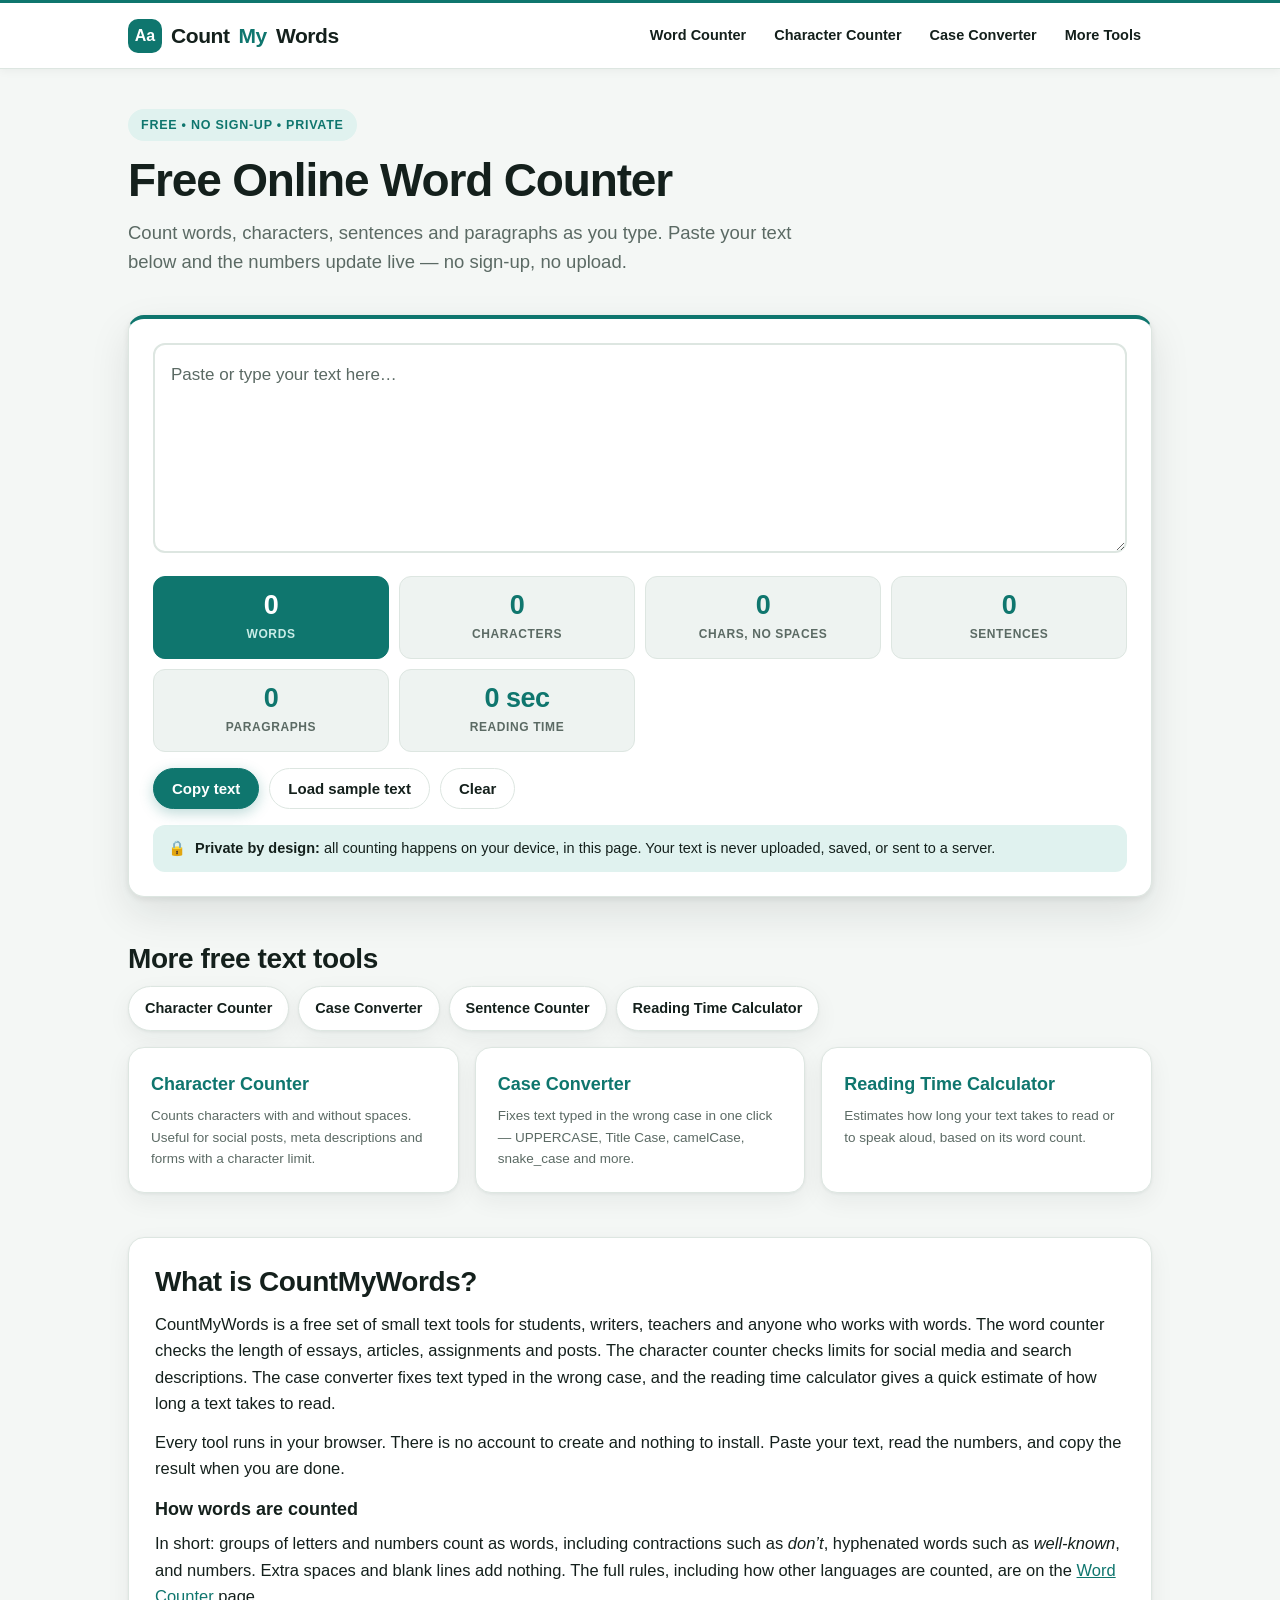
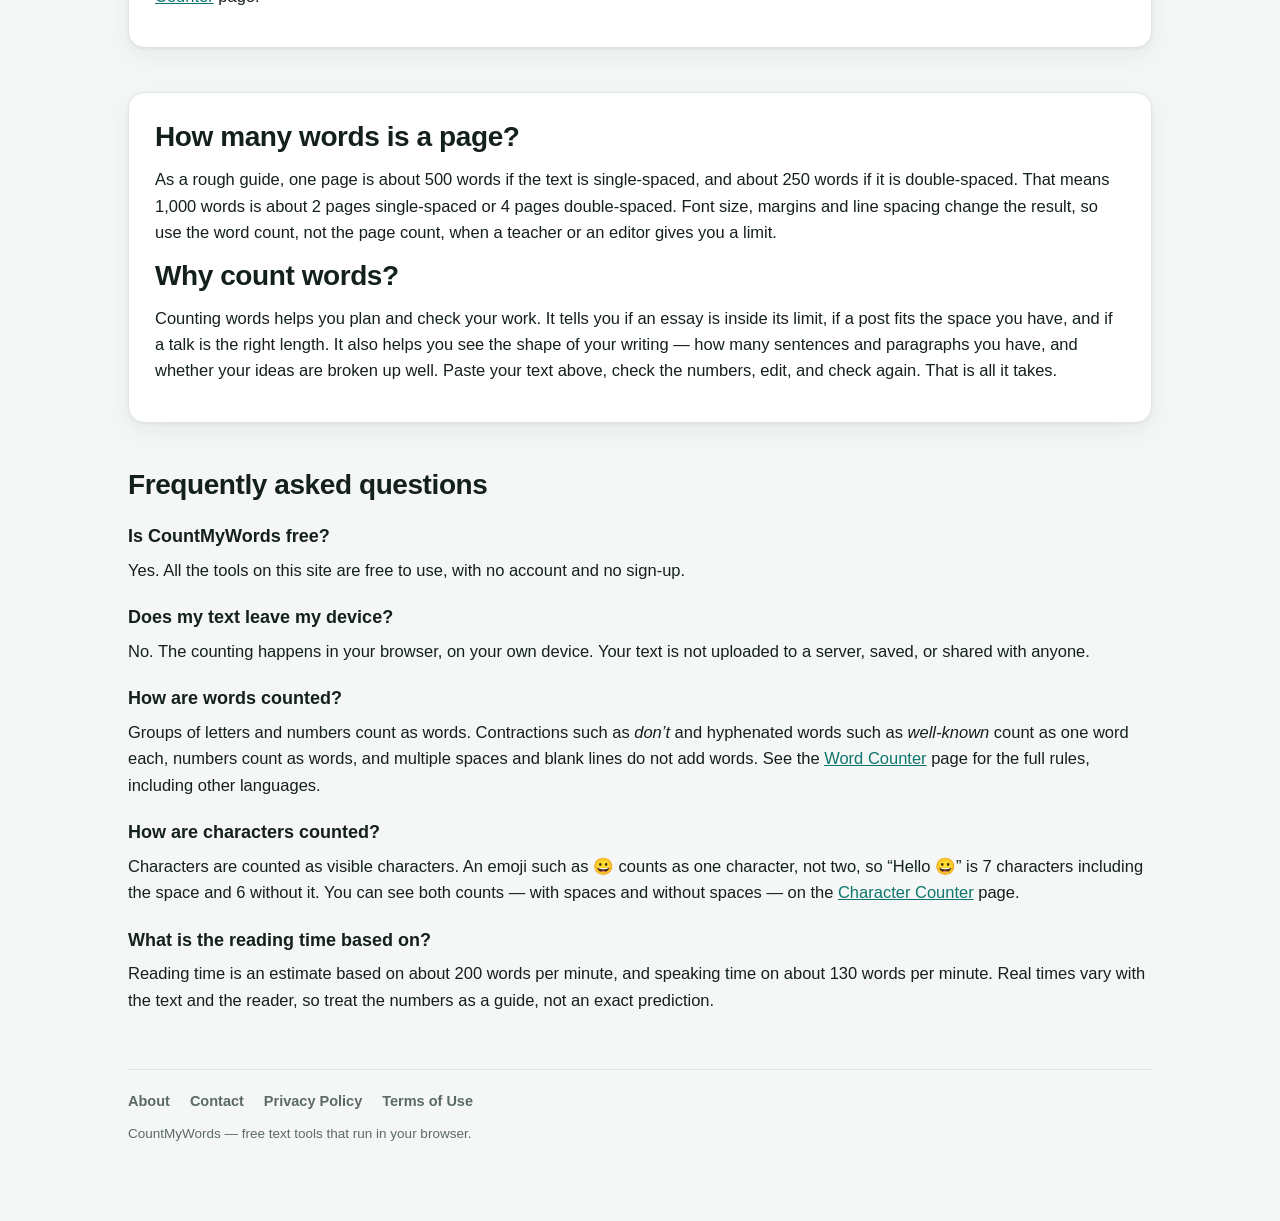
==== commit e8872aa6: "Add WebSite site name (CountMyWords) to homepage so Google shows CountMyWords, not GitHub Pages" ====
--- a/index.html
+++ b/index.html
@@ -12,6 +12,10 @@
 <meta property="og:description" content="Count words, characters, sentences and paragraphs instantly, in your browser. Free, no sign-up."/>
 <meta property="og:type" content="website"/>
 <meta property="og:url" content="https://datawithsaqib.github.io/countmywords/"/>
+<meta property="og:site_name" content="CountMyWords"/>
+<script type="application/ld+json">
+{"@context":"https://schema.org","@type":"WebSite","name":"CountMyWords","url":"https://datawithsaqib.github.io/countmywords/"}
+</script>
 <link rel="stylesheet" href="assets/style.css"/>
 </head>
 <body>
--- a/assets/style.css
+++ b/assets/style.css
@@ -117,3 +117,41 @@
   html{scroll-behavior:auto}
   *{transition:none !important}
 }
+
+/* Post-mortem additions: limit/progress bars, case cards, tables, sentence list */
+input[type="number"],input[type="text"],select{appearance:none;border:2px solid var(--line);border-radius:var(--radius-sm);background:var(--surface);color:var(--ink);padding:9px 12px;font-size:15px;font-family:inherit}
+input[type="number"]:focus,input[type="text"]:focus,select:focus{outline:none;border-color:var(--accent);box-shadow:0 0 0 4px var(--accent-soft)}
+input[type="number"]{width:110px}
+.alt-inputs{display:flex;flex-wrap:wrap;gap:14px;margin:14px 0 4px}
+.alt-inputs label{display:flex;flex-direction:column;gap:4px;font-size:14px;font-weight:600}
+.alt-inputs label span{font-weight:400;color:var(--muted);font-size:13px}
+.limit-list{display:grid;gap:12px;margin-top:14px}
+.limit-row{display:grid;grid-template-columns:150px 1fr;gap:10px;align-items:center}
+@media(max-width:640px){.limit-row{grid-template-columns:1fr;gap:4px}}
+.limit-bar{height:12px;background:var(--surface2);border:1px solid var(--line);border-radius:999px;overflow:hidden}
+.limit-fill{display:block;height:100%;width:0;background:var(--accent);border-radius:999px;transition:width .2s}
+.limit-fill.over{background:#b91c1c}
+.progress-bar{height:14px;background:var(--surface2);border:1px solid var(--line);border-radius:999px;overflow:hidden;margin:8px 0}
+.progress-fill{display:block;height:100%;width:0;background:var(--accent);border-radius:999px;transition:width .2s}
+.progress-fill.over{background:#b91c1c}
+.goal-row{display:flex;flex-wrap:wrap;gap:8px;margin-top:14px}
+.goal-row .btn.active{background:var(--accent);color:var(--accent-ink);border-color:var(--accent)}
+.case-cards{display:grid;grid-template-columns:repeat(2,1fr);gap:12px;margin-top:12px}
+@media(max-width:640px){.case-cards{grid-template-columns:1fr}}
+.case-card{background:var(--surface2);border:1px solid var(--line);border-radius:var(--radius-sm);padding:12px}
+.case-card h3{font-size:14px;margin:0 0 6px}
+.case-card code{display:block;word-break:break-word;white-space:pre-wrap;font-size:14px;background:var(--surface);border:1px solid var(--line);border-radius:8px;padding:8px;min-height:38px;margin-bottom:8px}
+.case-card .btn{padding:7px 14px;font-size:13.5px}
+.table-scroll{overflow-x:auto;margin-top:12px}
+table.ref{width:100%;border-collapse:collapse;font-size:14.5px;min-width:560px}
+table.ref th,table.ref td{border:1px solid var(--line);padding:8px 10px;text-align:left}
+table.ref th{background:var(--surface2)}
+.sent-list{margin-top:14px}
+.sent-list ol{margin:0;padding-left:22px}
+.sent-list li{margin-bottom:10px;font-size:15px}
+.long-flag{color:#b91c1c}
+.file-row{display:flex;flex-wrap:wrap;gap:10px;align-items:center;margin-top:14px;font-size:14.5px}
+.file-row input[type="file"]{border:1px solid var(--line);border-radius:var(--radius-sm);padding:8px;background:var(--surface);color:var(--ink);max-width:100%}
+.breakdown{display:grid;grid-template-columns:repeat(3,1fr);gap:10px;margin-top:14px}
+@media(max-width:640px){.breakdown{grid-template-columns:repeat(2,1fr)}}
+.breakdown .stat b{font-size:22px}
